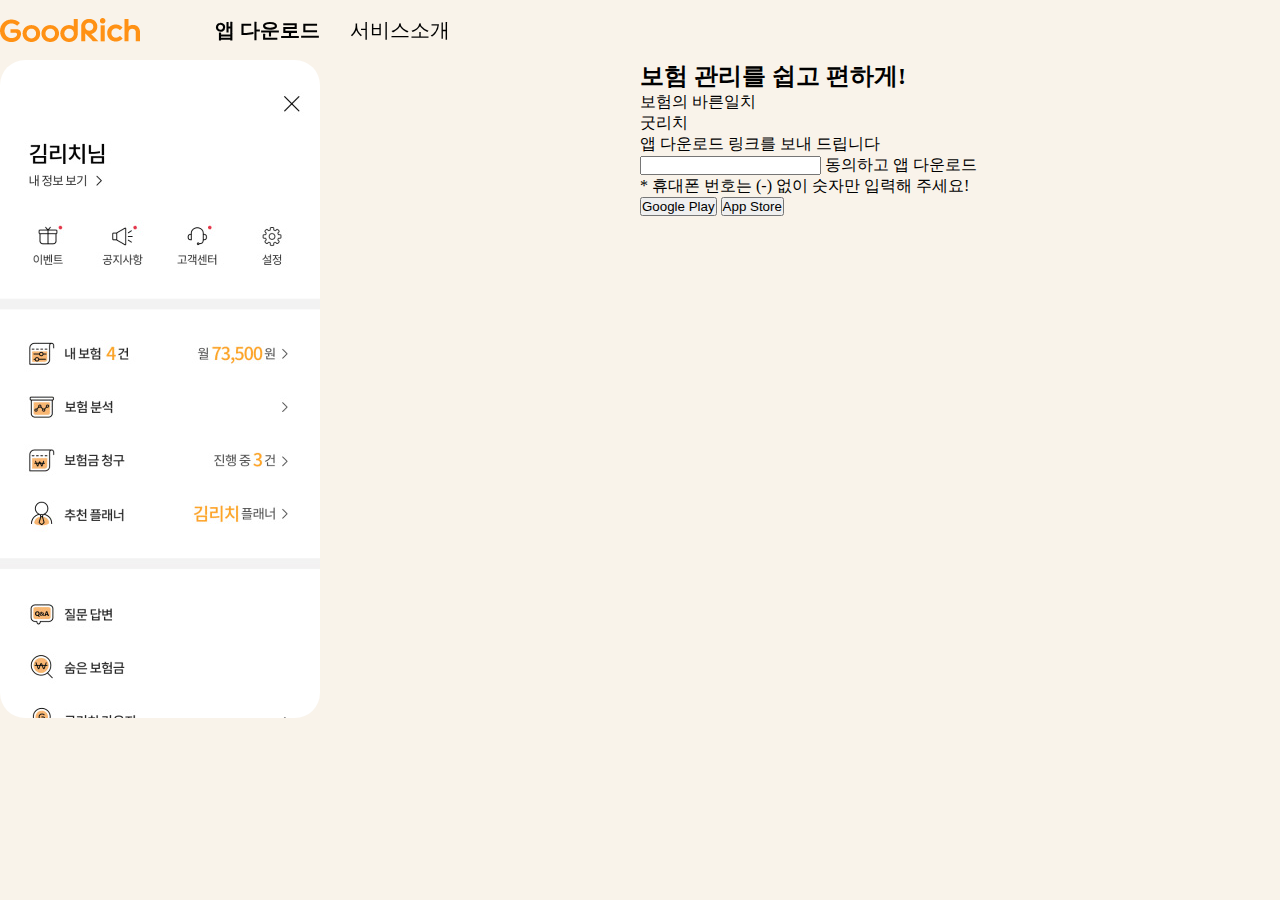
==== index.html @ 69151e76 "skip is finished" ====
<!DOCTYPE html>
<html lang="en">
<head>
    <meta charset="UTF-8">
    <meta http-equiv="X-UA-Compatible" content="IE=edge">
    <meta name="viewport" content="width=device-width, initial-scale=1.0">
    <title>GoodRich</title>
    <link rel="stylesheet" href="./public/css/style.css">
</head>
<body>
    <div id="skip">
        <ul>
            <li><a href="#">메뉴로 이동</a></li>
            <li><a href="#">본문1로 이동</a></li>
            <li><a href="#">본문2로 이동</a></li>
            <li><a href="#">본문2로 이동</a></li>
            <li><a href="#">본문2로 이동</a></li>
            <li><a href="#">본문2로 이동</a></li>
        </ul>
    </div>
    <div id="wrap">
        <header id="header">
            <div class="inner">
                <h1><a href="./index.html" title="메인으로 이동합니다"><img src="./public/img/logo.png" alt="로고"></a></h1>
                <nav>
                    <ul>
                        <li><a href="#">앱 다운로드</a></li>
                        <li><a href="#">서비스소개</a></li>
                    </ul>
                </nav>
            </div>
        </header>
        <main>
            <section id="downloads">
                <div class="left"><img src="./public/img/img_phone_down_menu.jpg" alt="메인이미지"></div>
                <div class="right">
                    <h2>보험 관리를 쉽고 편하게!</h2>
                    <p>보험의 바른일치</p>
                    <span>굿리치</span>
                    <p>앱 다운로드 링크를 보내 드립니다</p>
                    <div class="input_download">
                        <input type="text" id="phoneNum">
                        <label for="phoneNum">동의하고 앱 다운로드</label>
                        <p>* 휴대폰 번호는 (-) 없이 숫자만 입력해 주세요!</p>
                    </div>
                    <div class="market_links">
                        <button>Google Play</button>
                        <button>App Store</button>
                    </div>
                </div>
            </section>
            <section id="drawer"></section>
            <section id="drawer"></section>
            <section id="drawer"></section>
            <section id="drawer"></section>
            <section id="drawer"></section>
            <section id="drawer"></section>
            <section id="drawer"></section>

        </main>
    </div>
</body>
</html>
---- public/css/style.css ----
/* COMMON: */
*{margin: 0; padding: 0; box-sizing: border-box;}
body{width: 100%; margin: 0 auto; background-color: #f9f3ea;}
li{list-style: none; text-align: center;}
a{text-decoration: none; color: #000; }
/* SKIP: */
#skip{width: 100%; height: auto; padding: 0; font-size: 0; background-color: black; position: absolute; z-index: 99;}
#skip li a{color: white; padding: 0; font-size: 0; display: block;}
#skip li a:focus{font-size: 16px; padding: 10px;}
/* WRAP: */
#wrap{}
/* HEADER: */
header{width: 100%; height: 100px; position: fixed;}
header .inner{display: flex;}
header h1{width: 200px; }
header h1 a{}
header h1 a img{}
nav{}
nav ul{display: flex; justify-content: left;}
nav ul li:first-child a{font-weight: bold;}
nav ul li:focus a{font-weight: bold;}
nav ul li a{font-size: 20px; padding: 0 15px; height: 60px; line-height: 60px;}
/* MAIN: */
main{}
/* SECTION1: */
#downloads{display: flex; padding-top: 60px;}
#downloads>div{width: 50%;}
#downloads .left{}
#downloads .left img{border-radius: 25px;}
#drawer{}
#family{}
#QnA{}
#downloads{}
#downloads{}
#downloads{}
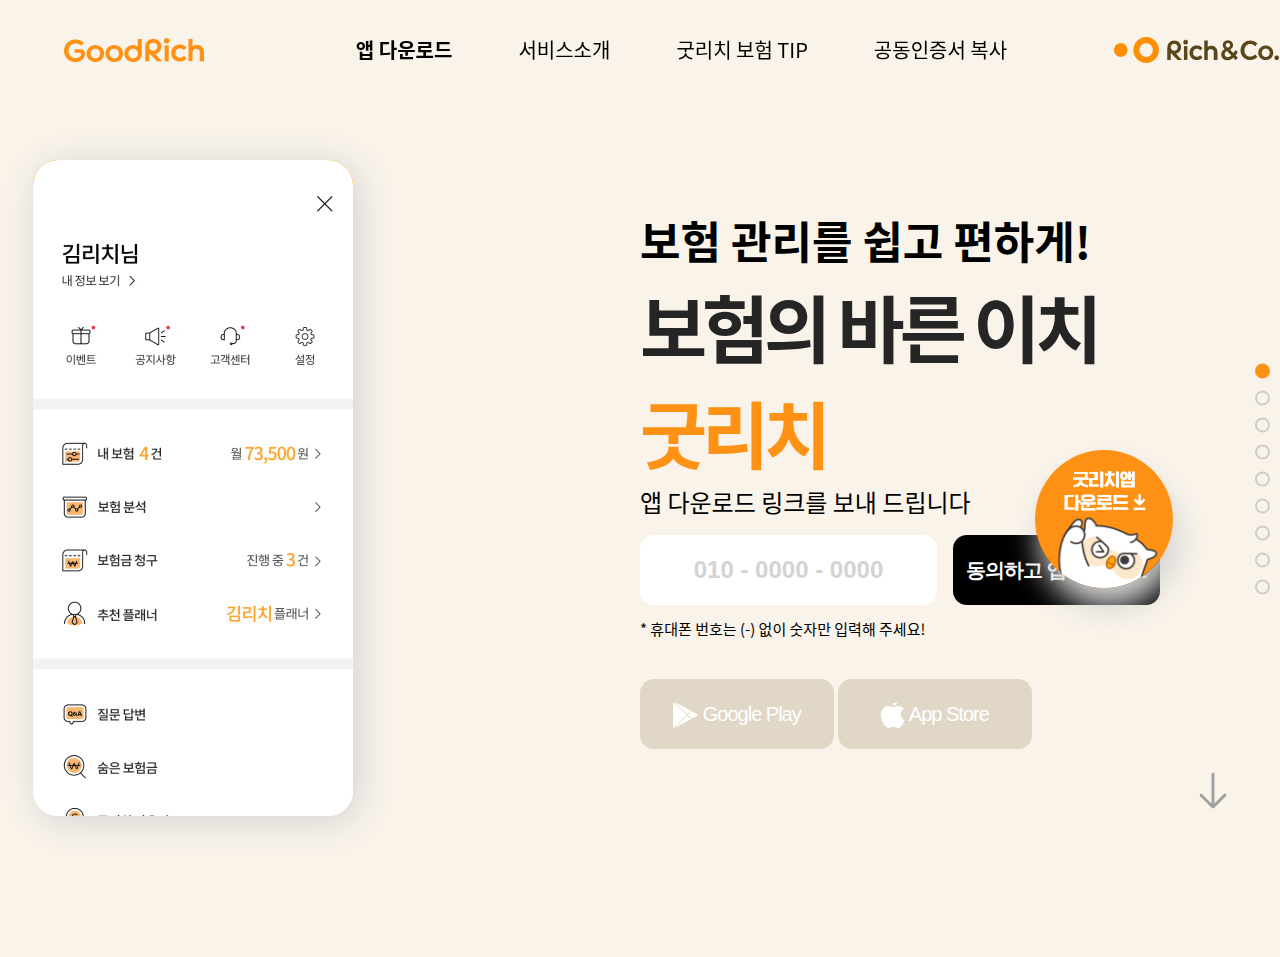
==== commit d5fadf7f: "finished almost except for js" ====
--- a/index.html
+++ b/index.html
@@ -6,16 +6,25 @@
     <meta name="viewport" content="width=device-width, initial-scale=1.0">
     <title>GoodRich</title>
     <link rel="stylesheet" href="./public/css/style.css">
+    <link rel="stylesheet" href="./public/css/swiper-bundle.css">
+    <link href="https://unpkg.com/aos@2.3.1/dist/aos.css" rel="stylesheet">
+    <script src="https://unpkg.com/swiper@8/swiper-bundle.min.js"></script>
+    <script src="https://unpkg.com/aos@2.3.1/dist/aos.js"></script>
+    <script src="./public/js/script.js" defer></script>
 </head>
 <body>
     <div id="skip">
         <ul>
-            <li><a href="#">메뉴로 이동</a></li>
-            <li><a href="#">본문1로 이동</a></li>
-            <li><a href="#">본문2로 이동</a></li>
-            <li><a href="#">본문2로 이동</a></li>
-            <li><a href="#">본문2로 이동</a></li>
-            <li><a href="#">본문2로 이동</a></li>
+            <li><a href="#header">메뉴로 이동</a></li>
+            <li><a href="#downloads">본문1로 이동</a></li>
+            <li><a href="#drawer">본문2로 이동</a></li>
+            <li><a href="#family">본문3로 이동</a></li>
+            <li><a href="#qna">본문4로 이동</a></li>
+            <li><a href="#claim">본문5로 이동</a></li>
+            <li><a href="#analysis">본문6로 이동</a></li>
+            <li><a href="#suggestions">본문7로 이동</a></li>
+            <li><a href="#consultation">본문8로 이동</a></li>
+            <li><a href="#privacy">본문9로 이동</a></li>
         </ul>
     </div>
     <div id="wrap">
@@ -24,40 +33,238 @@
                 <h1><a href="./index.html" title="메인으로 이동합니다"><img src="./public/img/logo.png" alt="로고"></a></h1>
                 <nav>
                     <ul>
-                        <li><a href="#">앱 다운로드</a></li>
-                        <li><a href="#">서비스소개</a></li>
+                        <li><a href="./index.html">앱 다운로드</a></li>
+                        <li><a href="#drawer">서비스소개</a></li>
+                        <li><a href="https://goodrichapp.com/tip/list/1">굿리치 보험 TIP</a></li>
+                        <li><a href="https://goodrichapp.com/certificate">공동인증서 복사</a></li>
                     </ul>
                 </nav>
+                <a href="http://richnco.co.kr/"><img src="./public/img/img_richnco.png" alt="Rich&Co로 이동"></a>
             </div>
         </header>
-        <main>
-            <section id="downloads">
-                <div class="left"><img src="./public/img/img_phone_down_menu.jpg" alt="메인이미지"></div>
-                <div class="right">
-                    <h2>보험 관리를 쉽고 편하게!</h2>
-                    <p>보험의 바른일치</p>
-                    <span>굿리치</span>
-                    <p>앱 다운로드 링크를 보내 드립니다</p>
-                    <div class="input_download">
-                        <input type="text" id="phoneNum">
-                        <label for="phoneNum">동의하고 앱 다운로드</label>
-                        <p>* 휴대폰 번호는 (-) 없이 숫자만 입력해 주세요!</p>
-                    </div>
-                    <div class="market_links">
-                        <button>Google Play</button>
-                        <button>App Store</button>
-                    </div>
-                </div>
-            </section>
-            <section id="drawer"></section>
-            <section id="drawer"></section>
-            <section id="drawer"></section>
-            <section id="drawer"></section>
-            <section id="drawer"></section>
-            <section id="drawer"></section>
-            <section id="drawer"></section>
-
+        <main class="swiper mySwiper">
+            <div class="swiper-pagination"></div>
+            <div class="swiper-wrapper">
+                <section id="downloads" class="swiper-slide">
+                    
+                    <div class="inner">
+                        <div class="left">
+                            <div class="mobile_main_wrapper">
+                                <img src="./public/img/img_phone_down.jpg" alt="메인 화면" class="mobile_main_bg">
+                                <img src="./public/img/img_phone_down_menu.jpg" alt="메인 본문" class="mobile_main_contents">
+                            </div>
+                        </div>
+                        <div class="right">
+                            <h2>보험 관리를 쉽고 편하게!</h2>
+                            <p class="ment2">보험의 바른 이치</p>
+                            <span>굿리치</span>
+                            <p class="link_ment">앱 다운로드 링크를 보내 드립니다</p>
+                            <div class="input_download">
+                                <input type="text" id="phoneNum" placeholder="010 - 0000 - 0000">
+                                <button>동의하고 앱 다운로드</button>
+                            </div>
+                            <div class="market_links">
+                                <p>* 휴대폰 번호는 (-) 없이 숫자만 입력해 주세요!</p>
+                                <button class="googleplay"><span></span> Google Play</button>
+                                <button class="appstopre"><span></span> App Store</button>
+                            </div>
+                        </div>
+                    </div>
+                    <a href="#drawer" class="to_the_services"></a>
+                </section>
+                <section id="drawer" class="swiper-slide">
+                    <div class="inner">
+                        <div class="left">
+                            <div class="txtbox">
+                                <p class="ment1">필요한 정보만 바로바로!</p>
+                                <h2 class="ment2"><span class="colortxt">보험 서랍 </span>기능을</h2>
+                                <p class="ment3">이용해 보세요</p>
+                                <p class="ment4">내 보험 상황에 맞게 핵심 기능이 최적화되어 있어요.</p>
+                                <button class="more">더보기</button>
+                            </div>
+                        </div>
+                        <div class="right">
+                            <img src="./public/img/img_phone_drawer.jpg" alt="모바일첫화면" class="mobile_entrance">
+                            <div class="mobile_main_wrapper">
+                                <div class="mobile_main_txt">
+                                    <p><span>내 보험 </span>조회부터</p>
+                                    <p>시작해 볼까요?</p>
+                                </div>
+                                <img src="./public/img/img_phone_drawer_content_220208.png" alt="모바일본문" class="mobile_main"></div>
+                            <img src="./public/img/img_phone_drawer_bottom.gif" alt="모바일메뉴" class="mobile_nav">
+                        </div>
+                    </div>
+                </section>
+                <section id="family" class="swiper-slide">
+                    <div class="inner">
+                        <div class="left">
+                            <div class="txtbox">
+                                <p class="ment1">가족이 가입한 보험까지 한눈에!</p>
+                                <h2 class="ment2"><span class="colortxt">가족 보험 조회</span></h2>
+                                <p class="ment3">내가 가입한 보험 내용을 상세하게 확인할 수 있고,</p>
+                                <p class="ment4">간단한 동의만 있으면 온 가족 보험까지 함께 볼 수 있어요.</p>
+                                <button class="more">더보기</button>
+                            </div>
+                        </div>
+                        <div class="right">
+                            <img src="./public/img/img_phone_family.jpg" alt="내보험 화면">
+                        
+                        </div>
+                    </div>
+                </section>
+                <section id="qna" class="swiper-slide">
+                    <div class="inner">
+                        <div class="left">
+                                <div class="txtbox">
+                                    <p class="ment1">무엇이든 물어보세요!</p>
+                                    <h2 class="ment2"><span class="colortxt">질문 답변</span></h2>
+                                    <p class="ment3">알쏭달쏭 알면서도 모를 것 같은 보험 궁금증</p>
+                                    <p class="ment4">전문가의 친절하고 상세한 답변으로 해결할 수 있어요.</p>
+                                    <button class="more">더보기</button>
+                            </div>
+                        </div>
+                        <div class="right">
+                            <img src="./public/img/img_phone_qna.jpg" alt="질문답변 화면">
+                        
+                        </div>
+                    </div>
+                </section>
+                <section id="claim" class="swiper-slide">
+                        <div class="inner">
+                            <div class="left">
+                                <div class="txtbox">
+                                    <p class="ment1">찍고 보내면 청구 끝!</p>
+                                    <h2 class="ment2"><span class="colortxt">보험금 청구하기</span></h2>
+                                    <p class="ment3">서류 등록부터 신청 완료까지 3분이면 충분해요.</p>
+                                    <p class="ment4">추가 진료를 받았다면 간편한 반복 청구 기능을 이용하세요.</p>
+                                    <button class="more">더보기</button>
+                                </div>
+                                                </div>
+                                                <div class="right">
+                            <img src="./public/img/img_phone_claim.jpg" alt="청구 화면">
+                                                </div>
+                        </div>
+                </section>
+                <section id="analysis" class="swiper-slide">
+                        <div class="inner">
+                            <div class="left">
+                                <div class="txtbox">
+                                    <p class="ment1">보험 등급부터 진단까지 한 번에!</p>
+                                    <h2 class="ment2"><span class="colortxt">보험 분석 서비스</span></h2>
+                                    <p class="ment3">보험 등급을 통해 내 보험 상태를 한눈에 볼 수 있으며,</p>
+                                    <p class="ment4">상세 분석 리포트는 물론 전문가의 맞춤 상담도 받아볼 수 있어요.</p>
+                                    <p class="ment5">※ 보험등급 : 굿리치에서 자체 평가한 결과 점수/등급</p>
+                                    <button class="more">더보기</button>
+                            </div>
+                                                </div>
+                                                <div class="right">
+                            <img src="./public/img/img_phone_analysis.jpg" alt="분석 화면">
+                            
+                                                </div>
+                        </div>
+                </section>
+                <section id="suggestions" class="swiper-slide">
+                        <div class="inner">
+                            <div class="left">
+                                <div class="txtbox">
+                                    <p class="ment1">지금 부족한 보장이 있다면!</p>
+                                    <h2 class="ment2"><span class="colortxt">맞춤 상품 추천</span></h2>
+                                    <p class="ment3">보험 진단 결과에 따른 맞춤 보험 상품을 확인하세요.</p>
+                                    <p class="ment4">전문가의 데이터 분석을 통해 꼭 필요한 최적의 보험을 추천드려요.</p>
+                                    <button class="more">더보기</button>
+                                </div>
+                                                </div>
+                                                <div class="right">
+                            <img src="./public/img/img_phone_market.jpg" alt="상품 화면">
+                                                </div>
+                        </div>
+                </section>
+                <section id="consultation" class="swiper-slide">
+                        <div class="inner">
+                            <div class="left">
+                                <div class="txtbox">
+                                    <p class="ment1">전문가와 만남이 필요하다면!</p>
+                                    <h2 class="ment2"><span class="colortxt">굿리치라운지</span></h2>
+                                    <p class="ment3">전문가를 직접 만나 일대일 맞춤 보험 상담을 받을 수 있어요.</p>
+                                    <p class="ment4">어떤 보험 고민이라도 원스톱 무료 상담 서비스를 제공해 드려요.</p>
+                                    <button class="more">더보기</button>
+                                </div>
+                                                </div>
+                                                <div class="right">
+                            <img src="./public/img/img_phone_lounge_220208.jpg" alt="상담예약 화면">
+                                                </div>
+                        </div>
+                </section>
+                <section id="privacy" class="swiper-slide" >
+                    <div class="contents">
+                        <div class="left">
+                                <h2 class="title">개인 정보 보호를 위해</h2>
+                                <p class="title">최선을 다하고 있습니다.</p>
+                                <ol>
+                                    <li>인증 정보는 제3자 열람이 불가합니다.
+                                        <ul>
+                                            <li>서비스 이용 시 입력된 고객님의 인증정보는 고객님의</li>
+                                            <li>스마트폰에만 저장&관리되어 타인에게 노출되지 않도록 합니다.</li>
+                                        </ul>
+                                    </li>
+                                    <li>강력하고 안전한 암호화 알고리즘을 사용합니다.
+                                        <ul>
+                                            <li>입력하신 고객님의 개인정보는 개인정보의 유출 및 변조 방지를 위해</li>
+                                            <li>강력하고 안전한 암호화 알고리즘으로 암호화되고 있습니다.</li>
+                                        </ul>
+                                    </li>
+                                    <li>정보보호 관련 법규를 준수합니다.
+                                        <ul>
+                                            <li>정보통신망법, 개인정보보호법, 신용정보보호법 등을 준수하여</li>
+                                            <li>개인정보를 안전하게 관리하고 있습니다.</li>
+                                        </ul>
+                                    </li>
+                                </ol>
+                        </div>
+                        <div class="right">
+                            <img src="./public/img/img_olchiPrivacy.png" alt="privacy bg" class="privacy_bg">
+                            <img src="./public/img/txt_privacy.png" alt="보안사고0건" class="reported_security_issues">
+                        </div>
+                    </div>
+                    <div class="relatedlaw">
+                        <p>1. (주)리치앤코(Rich&co.) (등록번호 제 2006038313호)</p>
+                        <p>2. 본 광고는 광고심의기준을 준수하였으며, 유효기간은 심의일로부터 1년입니다. *생명보험협회 심의필 제 2021-08916호(2021-12-14 ~ 2022-12-13)</p>
+                    </div>
+                    <!-- <footer id="footer">
+                        <div class="footer_top">
+                            <div class="policies">
+                                <ul>
+                                    <li><a href="https://goodrichapp.com/resources/html/agreement/agreement2_v3.html">개인정보처리방침</a></li>
+                                    <li><a href="https://goodrichapp.com/resources/html/agreement/agreement1_v3.html">이용약관</a></li>
+                                    <li><a href="https://richnco.kr/jsp/html/certificatepop.html">생·손보협회 대리점등록증</a></li>
+                                    <li><a href="https://richnco.kr/jsp/html/consumerProtectionStandards.html">금융소비자보호기준</a></li>
+                                    <li><a href="https://richnco.kr/jsp/html/consumerProtectionInternalControlStandards.html">금융소비자보호 내부통제기준</a></li>
+                                </ul>
+                            </div>
+                            <div class="sns">
+                                <a href="https://www.instagram.com/goodrich.official/" title="인스타로 이동"><img src="./public/img/ico_instagram.png" alt="인스타그램"></a>
+                                <a href="https://www.youtube.com/channel/UCOywTwTenIqiE3MqlOJQ9Fg" title="유튜브로 이동"><img src="./public/img/ico_youtube.png" alt="유튜브"></a>
+                            </div>
+                        </div>
+                        <div class="footer_bottom">
+                            <address>
+                                <ul>
+                                    <li><strong>주소</strong><p>서울특별시 중구 세종대로 9길 41 퍼시픽타워 7층 ( 구. 올리브타워 )</p></li>
+                                    <li><strong>대표이사</strong><p>공태식</p></li>
+                                    <li><strong>보험대리점</strong><p>등록번호 제2006038313호</p></li>
+                                    <li><strong>사업자등록번호</strong><p>120-86-93433</p></li>
+                                    <li><strong>개인정보관리 담당자</strong><p>준법감시인 임원희</p></li>
+                                    <li><strong>서비스 이용문의</strong><a href="helpdesk@richnco.co.kr"> helpdesk@richnco.co.kr</a></li>
+                                </ul>
+                            </address>
+                            <p>Copyright © Rich&Co. All rights reserved.</p>
+                        </div>
+                    </footer> -->
+                </section>
+            </div>
         </main>
+        <a href="#drawer" class="to_the_services"><img src="./public/img/btn_top.png" alt="서비스로 이동" class="to_the_direction"></a>
+        <a href="#downloads" class="to_downloads"><img src="./public/img/btn_appdownload.png" alt="다운로드로 이동"></a>
     </div>
 </body>
 </html>--- a/public/css/style.css
+++ b/public/css/style.css
@@ -1,8 +1,22 @@
 /* COMMON: */
 *{margin: 0; padding: 0; box-sizing: border-box;}
-body{width: 100%; margin: 0 auto; background-color: #f9f3ea;}
+body{width: 100%; height: 100%; margin: 0 auto; font-family: "Noto Sans CJK KR",sans-serif;}
+section{width: 100%; display: flex; justify-content: center; padding-top: 10rem; min-width: 1215px; height: 937px;}
 li{list-style: none; text-align: center;}
 a{text-decoration: none; color: #000; }
+input,button{border: 0 none;}
+button{cursor: pointer;}
+::placeholder{color: lightgrey;}
+button.more{color: #454545; font-weight: bold; width: 180px; height: 58px; border-radius: 10px; font-size: 18px; background: #f1f1f1 url('../img/ico_more.png') no-repeat 75%;}
+button.more:hover{background-color: #dbdbdb;}
+.inner{width: 1215px; margin: 0 auto; display: flex;}
+.left{width: 50%; margin: 10% auto; }
+.right{width: 50%; margin: 0 auto; text-align: center;}
+.left .txtbox .ment1{font-size: 35px; font-weight: bold;}
+.left .txtbox .ment2{font-size: 73px; font-weight: bold; line-height: 1.23; letter-spacing: -3px; margin-bottom: 39px;}
+.left .txtbox .ment3{font-size: 22px; font-weight: bold; margin-bottom: 8px;}
+.left .txtbox .ment4{font-weight: bold; font-size: 22px; color: #252525; margin-bottom: 39px;}
+.right img{border-radius: 25px; box-shadow: 5px 5px 36px lightgrey;}
 /* SKIP: */
 #skip{width: 100%; height: auto; padding: 0; font-size: 0; background-color: black; position: absolute; z-index: 99;}
 #skip li a{color: white; padding: 0; font-size: 0; display: block;}
@@ -10,8 +24,8 @@
 /* WRAP: */
 #wrap{}
 /* HEADER: */
-header{width: 100%; height: 100px; position: fixed;}
-header .inner{display: flex;}
+header{width: 100%; height: 100px; position: fixed; padding: 20px 64px; z-index: 10;}
+header .inner{display: flex; min-width: 1215px; justify-content: space-between;}
 header h1{width: 200px; }
 header h1 a{}
 header h1 a img{}
@@ -19,17 +33,121 @@
 nav ul{display: flex; justify-content: left;}
 nav ul li:first-child a{font-weight: bold;}
 nav ul li:focus a{font-weight: bold;}
+nav ul li:hover a{cursor: pointer;}
+nav ul li{margin: 0 18px;}
 nav ul li a{font-size: 20px; padding: 0 15px; height: 60px; line-height: 60px;}
 /* MAIN: */
 main{}
 /* SECTION1: */
-#downloads{display: flex; padding-top: 60px;}
-#downloads>div{width: 50%;}
-#downloads .left{}
-#downloads .left img{border-radius: 25px;}
+#downloads{background-color: #f9f3ea;}
+#downloads .left{margin: 0 auto;}
+#downloads .left .mobile_main_wrapper{position: relative; overflow: hidden; width: 320px; height: 656px; box-shadow: 5px 5px 36px lightgrey; border-radius: 25px;}
+#downloads .left img{ margin: 0 auto; }
+#downloads .left .mobile_main_contents{position: absolute; top: 0; left: 0; animation: downloads 2s ease-in 1 forwards; border-radius: 25px;}
+@keyframes downloads {
+    from{top: 80%}
+    to{top: 0;}
+}
+#downloads .right{transition: all .3s; margin-top: 3rem; text-align: left;}
+#downloads .right h2{font-size: 44px; font-weight: bold;}
+#downloads .right p.ment2{color: #252525; font-size: 73px; font-weight: bold; letter-spacing: -5.11px;}
+#downloads .right p.link_ment{font-size: 24px; margin-bottom: 16px;}
+#downloads .right>span{color: #ff9114; font-size: 73px; font-weight: bold; letter-spacing: -5.11px; margin-bottom: 47px;}
+
+#downloads .right .input_download{display: flex; margin-bottom: 13px;}
+#downloads .right .input_download button{width: 207px; height: 70px; color: #fff; background-color: black; border-radius: 14px; margin-left: 16px; font-weight: bold; font-size: 20px; letter-spacing: -1px;}
+#downloads .right .input_download input{width: 297px; height: 70px; border-radius: 14px; font-size: 24px; text-align: center; font-weight: bold; }
+#downloads .right .market_links{}
+#downloads .right .market_links p{ font-size: 15px; margin: 13px 0 40px 0;}
+#downloads .right .market_links button{background-color: #e1d7c7; border-radius: 14px; font-size: 20px; color: #fff; width: 194px; height: 70px; letter-spacing: -1px; display: inline-block; line-height: 70px;}
+#downloads .right .market_links button.googleplay span{background: #e1d7c7  url('../img/ico_googleplay.png') no-repeat 100% 100%; width: 25px; height: 25px; display: inline-block; vertical-align: middle;}
+#downloads .right .market_links button.appstopre span{background: #e1d7c7 url('../img/ico_appstore.png') no-repeat 100% 100%; display: inline-block; width: 25px; height: 25px; vertical-align: middle;}
+#downloads .right .market_links button:hover{background-color: #ff9114;}
+#downloads .right .market_links button:hover span{background-color: #ff9114;}
+a.to_the_services{background: url('../img/btn_top.png') no-repeat center center; position: fixed; bottom: 75px; right: 32px; width: 70px; height: 70px; z-index: 3; transform: rotate(180deg);}
+/* DRAWER SECTION2: */
 #drawer{}
+#drawer .left{}
+#drawer .left .txtbox .ment2{margin-bottom: 0;}
+#drawer .left .txtbox .ment2 span{color: #3e98ff; }
+#drawer .left .txtbox .ment3{margin-bottom: 39px; font-size: 73px;}
+#drawer .left .txtbox .ment4{font-weight: bold;}
+#drawer .right{border-radius: 25px; width: 320px; height: 656px; overflow: hidden; position: relative; box-shadow: 5px 5px 36px lightgrey;}
+#drawer .right .mobile_entrance{}
+#drawer .right .mobile_main_wrapper{position: absolute; z-index: 3; bottom: -424px; transition: .4s; animation: drawer 2s ease-in forwards;}
+#drawer .right .mobile_main_wrapper .mobile_main_txt{position: absolute; top: 15%; left: 8%; transition: .4s; font-size: 22px;}
+#drawer .right .mobile_main_wrapper p{font-weight: bold;}
+#drawer .right .mobile_main_wrapper span{text-decoration: underline 5px #faa41a;}
+#drawer .right .mobile_main_wrapper img{}
+#drawer:focus .right{background-color: #35c96e;}
+@keyframes drawer {
+    from{bottom: -424px;}
+    to{bottom: 0px;}
+}
+#drawer .right .mobile_nav{}
+/* FAMILY SECTION3: */
 #family{}
-#QnA{}
-#downloads{}
-#downloads{}
-#downloads{}+#family .left{}
+#family .left .txtbox .ment2{margin-bottom: 39px;}
+#family .left .txtbox .ment2 span{color: #ff9114; }
+#family .left .txtbox .ment3{font-size: 22px;}
+#family .right{ width: 320px; height: 656px; }
+#family .right img{}
+/* QNA SECTION4: */
+#qna{}
+#qna .left{}
+#qna .left .txtbox{}
+#qna .left .txtbox .ment2{}
+#qna .left .txtbox .ment2 span{color: #ffbc36;}
+#qna .right{}
+/* CLAIM SECTION5: */
+#claim{}
+#claim .left{}
+#claim .left .txtbox .ment2{}
+#claim .left .txtbox .ment2 span{color: #35c96e;}
+/* analysis SECTION6: */
+#analysis{}
+#analysis .left{}
+#analysis .left .txtbox .ment2 span{color: #3e98ff;}
+#analysis .left .txtbox .ment3{margin-bottom: 8px;}
+#analysis .left .txtbox .ment4{margin-bottom: 8px;}
+#analysis .left .txtbox .ment5{color: #9f9f9f; margin-bottom: 39px;}
+/* suggestions SECTION7: */
+#suggestions{}
+#suggestions .left .txtbox .ment2 span{color: #f94180;}
+/* consultation SECTION8: */
+#consultation{}
+#consultation .left{}
+#consultation .left .txtbox .ment2 span{color: #ff9114;}
+/* privacy SECTION9: */
+#privacy{display: flex; flex-direction: column; justify-content: space-between;}
+#privacy .contents{display: flex; width: 1215px; margin: 0 auto;}
+#privacy .contents .left{text-align: left;}
+#privacy .contents .left h2{text-decoration: underline 14px #faa41a;}
+#privacy .contents .left .title{font-size: 60px; font-weight: bold; letter-spacing: -9px;}
+#privacy .relatedlaw{width: 100%; background-color: #f1f2f3; padding: 17px 0 16px;}
+#privacy .relatedlaw p{color: #989898; text-align: center; font-size: 14px; }
+#privacy .contents .left{margin: 0 auto;}
+#privacy .contents .left>ol{margin: 50px 0 0 50px; }
+#privacy .contents .left>ol>li{list-style-type: decimal-leading-zero; letter-spacing: -1.2px;  text-align: left; color: #252525; font-weight: bold; font-size: 24px;}
+#privacy .contents .left>ol>li>ul{margin: 8px 0 39px 0;}
+#privacy .contents .left>ol>li>ul>li{text-align: left; font-weight: normal; color: #454545; font-size: 20px; letter-spacing: -2px;}
+#privacy .contents .right{position: relative;}
+#privacy .contents .right img{box-shadow: none;}
+#privacy .contents .right .privacy_bg{}
+#privacy .contents .right .reported_security_issues{position: absolute; bottom: 10%; left: 33%;}
+#privacy .relatedlaw{width: 100%; background-color: #f1f2f3; padding: 17px 0 16px;}
+/* FOOTER: */
+#footer{border-top: 1px solid #c7c7c7; display: flex; flex-direction: column; padding: 67px 0 70px;}
+#footer .footer_top{display: flex; justify-content: space-between;}
+#footer .footer_top .policies>ul{display: flex;}
+#footer .footer_top .policies>ul>li{font-weight: bold; font-size: 16px; letter-spacing: -2px; color: #252525;}
+#footer .footer_top .policies>ul>li::after{content: ' | '; white-space: nowrap; color: lightgrey; font-size: 18px;}
+#footer .footer_top .policies>ul>li:last-child::after{content: '';}
+#footer .footer_bottom{}
+
+/* TO SERIES: */
+.to_downloads{position: fixed; right: 107px; top: 50%; width: 138px; height: 138px; box-shadow: 5px 20px 30px 0 lightgrey; border-radius: 50%; z-index: 11;}
+.to_the_top{position: fixed; background-image: url('../img/btn_top.png'); bottom: 75px; right: 32px; width: 70px; height: 70px;}
+/* SWIPER: */
+.swiper{width: 100%; height: 957px;}
